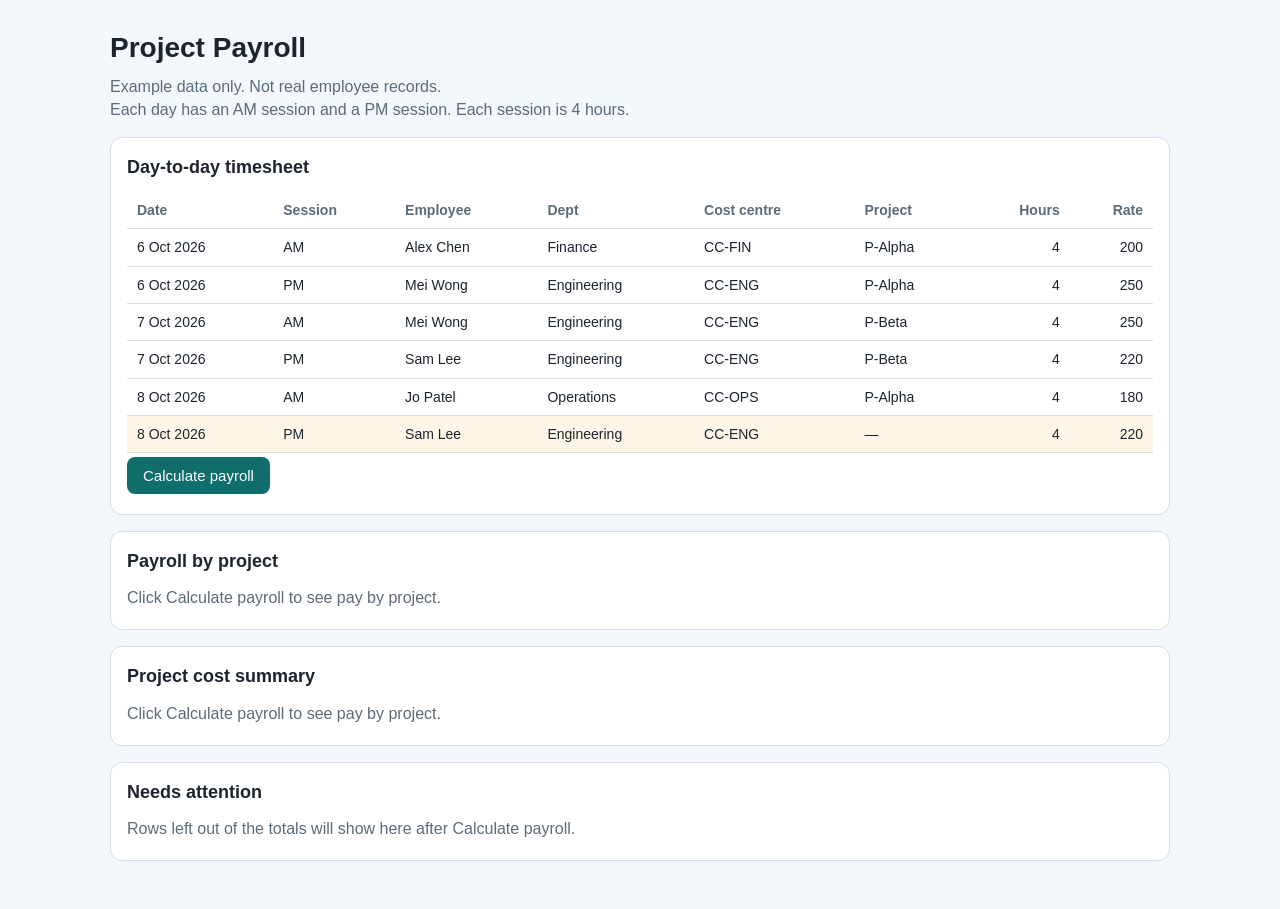
==== project-payroll.html @ abc126d3 "Add the day-to-day project payroll prototype for HR to calculate pay by project." ====
<!DOCTYPE html>
<html lang="en">
<head>
  <meta charset="UTF-8">
  <meta name="viewport" content="width=device-width, initial-scale=1">
  <title>Project Payroll</title>
  <style>
    :root {
      --ink: #1c2430;
      --muted: #5c6b7a;
      --line: #d7dee7;
      --paper: #f4f7fb;
      --card: #ffffff;
      --accent: #0f6e6b;
      --accent-dark: #0b5552;
      --warn-bg: #fff6e8;
      --warn-ink: #8a4b08;
      --ok-bg: #e7f6f2;
      --ok-ink: #0b5552;
    }
    * { box-sizing: border-box; }
    body {
      margin: 0;
      font-family: "Segoe UI", Calibri, sans-serif;
      color: var(--ink);
      background: var(--paper);
      line-height: 1.45;
    }
    main {
      max-width: 1100px;
      margin: 0 auto;
      padding: 28px 20px 48px;
    }
    header h1 {
      margin: 0 0 6px;
      font-size: 28px;
    }
    .notice, .rule {
      margin: 0;
      color: var(--muted);
    }
    section {
      background: var(--card);
      border: 1px solid var(--line);
      border-radius: 12px;
      padding: 16px 16px 8px;
      margin-top: 16px;
    }
    h2 {
      margin: 0 0 12px;
      font-size: 18px;
    }
    table {
      width: 100%;
      border-collapse: collapse;
      font-size: 14px;
    }
    th, td {
      text-align: left;
      padding: 8px 10px;
      border-bottom: 1px solid var(--line);
      vertical-align: top;
    }
    th { color: var(--muted); font-weight: 600; }
    td.num, th.num { text-align: right; }
    tr.flagged td { background: var(--warn-bg); }
    button {
      margin: 4px 0 12px;
      background: var(--accent);
      color: #fff;
      border: 0;
      border-radius: 8px;
      padding: 10px 16px;
      font-size: 15px;
      cursor: pointer;
    }
    button:hover { background: var(--accent-dark); }
    button:disabled { background: #9aa8b2; cursor: default; }
    .waiting, .success, .flag-note {
      margin: 0 0 12px;
    }
    .waiting { color: var(--muted); }
    .success {
      background: var(--ok-bg);
      color: var(--ok-ink);
      padding: 10px 12px;
      border-radius: 8px;
    }
    .flag-note {
      background: var(--warn-bg);
      color: var(--warn-ink);
      padding: 10px 12px;
      border-radius: 8px;
    }
    .hidden { display: none; }
  </style>
</head>
<body>
  <main>
    <header>
      <h1>Project Payroll</h1>
      <p class="notice">Example data only. Not real employee records.</p>
      <p class="rule">Each day has an AM session and a PM session. Each session is 4 hours.</p>
    </header>

    <section>
      <h2>Day-to-day timesheet</h2>
      <table>
        <thead>
          <tr>
            <th>Date</th>
            <th>Session</th>
            <th>Employee</th>
            <th>Dept</th>
            <th>Cost centre</th>
            <th>Project</th>
            <th class="num">Hours</th>
            <th class="num">Rate</th>
          </tr>
        </thead>
        <tbody id="timesheet"></tbody>
      </table>
      <button id="calculate" type="button">Calculate payroll</button>
    </section>

    <section>
      <h2>Payroll by project</h2>
      <p id="payroll-waiting" class="waiting">Click Calculate payroll to see pay by project.</p>
      <p id="success" class="success hidden"></p>
      <table id="payroll-table" class="hidden">
        <thead>
          <tr>
            <th>Date</th>
            <th>Session</th>
            <th>Employee</th>
            <th>Project</th>
            <th class="num">Hours</th>
            <th class="num">Pay</th>
          </tr>
        </thead>
        <tbody id="payroll"></tbody>
      </table>
    </section>

    <section>
      <h2>Project cost summary</h2>
      <p id="summary-waiting" class="waiting">Click Calculate payroll to see pay by project.</p>
      <table id="summary-table" class="hidden">
        <thead>
          <tr>
            <th>Project</th>
            <th class="num">Sessions</th>
            <th class="num">Total hours</th>
            <th class="num">Total pay</th>
          </tr>
        </thead>
        <tbody id="summary"></tbody>
      </table>
    </section>

    <section>
      <h2>Needs attention</h2>
      <p id="flag-waiting" class="waiting">Rows left out of the totals will show here after Calculate payroll.</p>
      <div id="flags"></div>
    </section>
  </main>

  <script>
    var employees = [
      { id: "E001", name: "Alex Chen", department: "Finance", costCentre: "CC-FIN", hourlyRate: 200 },
      { id: "E002", name: "Mei Wong", department: "Engineering", costCentre: "CC-ENG", hourlyRate: 250 },
      { id: "E003", name: "Sam Lee", department: "Engineering", costCentre: "CC-ENG", hourlyRate: 220 },
      { id: "E004", name: "Jo Patel", department: "Operations", costCentre: "CC-OPS", hourlyRate: 180 }
    ];

    var timesheet = [
      { row: 1, date: "6 Oct 2026", session: "AM", employeeId: "E001", projectCode: "P-Alpha" },
      { row: 2, date: "6 Oct 2026", session: "PM", employeeId: "E002", projectCode: "P-Alpha" },
      { row: 3, date: "7 Oct 2026", session: "AM", employeeId: "E002", projectCode: "P-Beta" },
      { row: 4, date: "7 Oct 2026", session: "PM", employeeId: "E003", projectCode: "P-Beta" },
      { row: 5, date: "8 Oct 2026", session: "AM", employeeId: "E004", projectCode: "P-Alpha" },
      { row: 6, date: "8 Oct 2026", session: "PM", employeeId: "E003", projectCode: "" }
    ];

    var SESSION_HOURS = 4;

    function employeeById(id) {
      for (var i = 0; i < employees.length; i++) {
        if (employees[i].id === id) return employees[i];
      }
      return null;
    }

    function money(amount) {
      return amount.toLocaleString("en-GB");
    }

    function renderTimesheet() {
      var body = document.getElementById("timesheet");
      timesheet.forEach(function (row) {
        var person = employeeById(row.employeeId);
        var tr = document.createElement("tr");
        if (!row.projectCode) tr.className = "flagged";
        tr.innerHTML =
          "<td>" + row.date + "</td>" +
          "<td>" + row.session + "</td>" +
          "<td>" + person.name + "</td>" +
          "<td>" + person.department + "</td>" +
          "<td>" + person.costCentre + "</td>" +
          "<td>" + (row.projectCode || "—") + "</td>" +
          "<td class=\"num\">" + SESSION_HOURS + "</td>" +
          "<td class=\"num\">" + money(person.hourlyRate) + "</td>";
        body.appendChild(tr);
      });
    }

    function calculate() {
      var payrollBody = document.getElementById("payroll");
      var summaryBody = document.getElementById("summary");
      var flags = document.getElementById("flags");
      payrollBody.innerHTML = "";
      summaryBody.innerHTML = "";
      flags.innerHTML = "";

      var projects = {};
      var projectOrder = [];

      timesheet.forEach(function (row) {
        var person = employeeById(row.employeeId);
        if (!row.projectCode) {
          var note = document.createElement("p");
          note.className = "flag-note";
          note.textContent = row.date + " " + row.session + ", " + person.name +
            ": add a project code. These " + SESSION_HOURS + " hours are not in the totals.";
          flags.appendChild(note);
          return;
        }

        var pay = SESSION_HOURS * person.hourlyRate;
        var tr = document.createElement("tr");
        tr.innerHTML =
          "<td>" + row.date + "</td>" +
          "<td>" + row.session + "</td>" +
          "<td>" + person.name + "</td>" +
          "<td>" + row.projectCode + "</td>" +
          "<td class=\"num\">" + SESSION_HOURS + "</td>" +
          "<td class=\"num\">" + money(pay) + "</td>";
        payrollBody.appendChild(tr);

        if (!projects[row.projectCode]) {
          projects[row.projectCode] = { sessions: 0, hours: 0, pay: 0 };
          projectOrder.push(row.projectCode);
        }
        projects[row.projectCode].sessions += 1;
        projects[row.projectCode].hours += SESSION_HOURS;
        projects[row.projectCode].pay += pay;
      });

      projectOrder.forEach(function (code) {
        var item = projects[code];
        var tr = document.createElement("tr");
        tr.innerHTML =
          "<td>" + code + "</td>" +
          "<td class=\"num\">" + item.sessions + "</td>" +
          "<td class=\"num\">" + item.hours + "</td>" +
          "<td class=\"num\">" + money(item.pay) + "</td>";
        summaryBody.appendChild(tr);
      });

      document.getElementById("payroll-waiting").classList.add("hidden");
      document.getElementById("summary-waiting").classList.add("hidden");
      document.getElementById("flag-waiting").classList.add("hidden");
      document.getElementById("payroll-table").classList.remove("hidden");
      document.getElementById("summary-table").classList.remove("hidden");

      var success = document.getElementById("success");
      success.textContent = "Payroll calculated for " + projectOrder.length + " projects.";
      success.classList.remove("hidden");
      document.getElementById("calculate").disabled = true;
    }

    renderTimesheet();
    document.getElementById("calculate").addEventListener("click", calculate);
  </script>
</body>
</html>
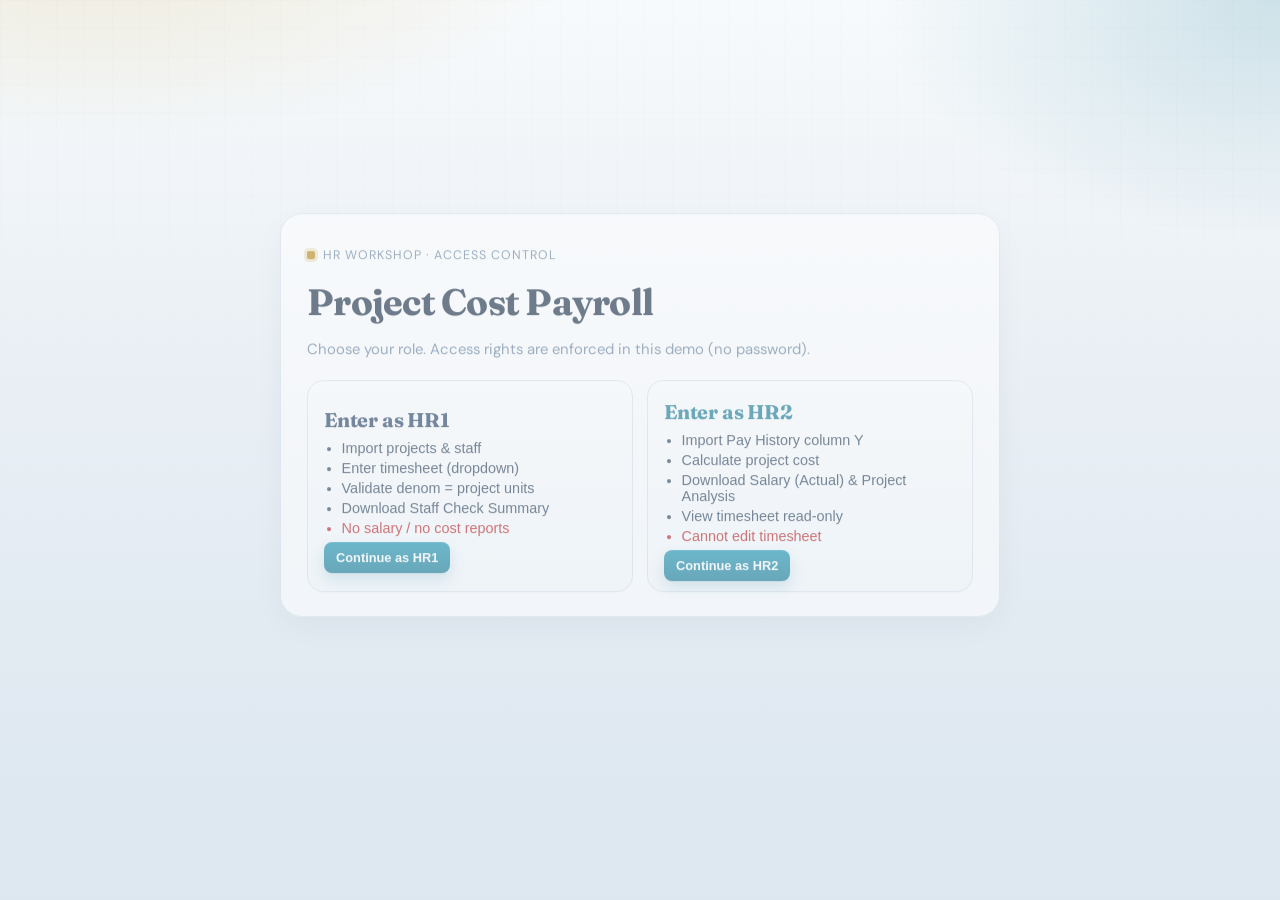
==== commit 1fe8d304: "Add HR1/HR2 project cost payroll HTML prototype. Replace the early single-file demo with a role-gate" ====
--- a/project-payroll.html
+++ b/project-payroll.html
@@ -1,286 +1,11 @@
-<!DOCTYPE html>
-<html lang="en">
-<head>
-  <meta charset="UTF-8">
-  <meta name="viewport" content="width=device-width, initial-scale=1">
-  <title>Project Payroll</title>
-  <style>
-    :root {
-      --ink: #1c2430;
-      --muted: #5c6b7a;
-      --line: #d7dee7;
-      --paper: #f4f7fb;
-      --card: #ffffff;
-      --accent: #0f6e6b;
-      --accent-dark: #0b5552;
-      --warn-bg: #fff6e8;
-      --warn-ink: #8a4b08;
-      --ok-bg: #e7f6f2;
-      --ok-ink: #0b5552;
-    }
-    * { box-sizing: border-box; }
-    body {
-      margin: 0;
-      font-family: "Segoe UI", Calibri, sans-serif;
-      color: var(--ink);
-      background: var(--paper);
-      line-height: 1.45;
-    }
-    main {
-      max-width: 1100px;
-      margin: 0 auto;
-      padding: 28px 20px 48px;
-    }
-    header h1 {
-      margin: 0 0 6px;
-      font-size: 28px;
-    }
-    .notice, .rule {
-      margin: 0;
-      color: var(--muted);
-    }
-    section {
-      background: var(--card);
-      border: 1px solid var(--line);
-      border-radius: 12px;
-      padding: 16px 16px 8px;
-      margin-top: 16px;
-    }
-    h2 {
-      margin: 0 0 12px;
-      font-size: 18px;
-    }
-    table {
-      width: 100%;
-      border-collapse: collapse;
-      font-size: 14px;
-    }
-    th, td {
-      text-align: left;
-      padding: 8px 10px;
-      border-bottom: 1px solid var(--line);
-      vertical-align: top;
-    }
-    th { color: var(--muted); font-weight: 600; }
-    td.num, th.num { text-align: right; }
-    tr.flagged td { background: var(--warn-bg); }
-    button {
-      margin: 4px 0 12px;
-      background: var(--accent);
-      color: #fff;
-      border: 0;
-      border-radius: 8px;
-      padding: 10px 16px;
-      font-size: 15px;
-      cursor: pointer;
-    }
-    button:hover { background: var(--accent-dark); }
-    button:disabled { background: #9aa8b2; cursor: default; }
-    .waiting, .success, .flag-note {
-      margin: 0 0 12px;
-    }
-    .waiting { color: var(--muted); }
-    .success {
-      background: var(--ok-bg);
-      color: var(--ok-ink);
-      padding: 10px 12px;
-      border-radius: 8px;
-    }
-    .flag-note {
-      background: var(--warn-bg);
-      color: var(--warn-ink);
-      padding: 10px 12px;
-      border-radius: 8px;
-    }
-    .hidden { display: none; }
-  </style>
-</head>
-<body>
-  <main>
-    <header>
-      <h1>Project Payroll</h1>
-      <p class="notice">Example data only. Not real employee records.</p>
-      <p class="rule">Each day has an AM session and a PM session. Each session is 4 hours.</p>
-    </header>
-
-    <section>
-      <h2>Day-to-day timesheet</h2>
-      <table>
-        <thead>
-          <tr>
-            <th>Date</th>
-            <th>Session</th>
-            <th>Employee</th>
-            <th>Dept</th>
-            <th>Cost centre</th>
-            <th>Project</th>
-            <th class="num">Hours</th>
-            <th class="num">Rate</th>
-          </tr>
-        </thead>
-        <tbody id="timesheet"></tbody>
-      </table>
-      <button id="calculate" type="button">Calculate payroll</button>
-    </section>
-
-    <section>
-      <h2>Payroll by project</h2>
-      <p id="payroll-waiting" class="waiting">Click Calculate payroll to see pay by project.</p>
-      <p id="success" class="success hidden"></p>
-      <table id="payroll-table" class="hidden">
-        <thead>
-          <tr>
-            <th>Date</th>
-            <th>Session</th>
-            <th>Employee</th>
-            <th>Project</th>
-            <th class="num">Hours</th>
-            <th class="num">Pay</th>
-          </tr>
-        </thead>
-        <tbody id="payroll"></tbody>
-      </table>
-    </section>
-
-    <section>
-      <h2>Project cost summary</h2>
-      <p id="summary-waiting" class="waiting">Click Calculate payroll to see pay by project.</p>
-      <table id="summary-table" class="hidden">
-        <thead>
-          <tr>
-            <th>Project</th>
-            <th class="num">Sessions</th>
-            <th class="num">Total hours</th>
-            <th class="num">Total pay</th>
-          </tr>
-        </thead>
-        <tbody id="summary"></tbody>
-      </table>
-    </section>
-
-    <section>
-      <h2>Needs attention</h2>
-      <p id="flag-waiting" class="waiting">Rows left out of the totals will show here after Calculate payroll.</p>
-      <div id="flags"></div>
-    </section>
-  </main>
-
-  <script>
-    var employees = [
-      { id: "E001", name: "Alex Chen", department: "Finance", costCentre: "CC-FIN", hourlyRate: 200 },
-      { id: "E002", name: "Mei Wong", department: "Engineering", costCentre: "CC-ENG", hourlyRate: 250 },
-      { id: "E003", name: "Sam Lee", department: "Engineering", costCentre: "CC-ENG", hourlyRate: 220 },
-      { id: "E004", name: "Jo Patel", department: "Operations", costCentre: "CC-OPS", hourlyRate: 180 }
-    ];
-
-    var timesheet = [
-      { row: 1, date: "6 Oct 2026", session: "AM", employeeId: "E001", projectCode: "P-Alpha" },
-      { row: 2, date: "6 Oct 2026", session: "PM", employeeId: "E002", projectCode: "P-Alpha" },
-      { row: 3, date: "7 Oct 2026", session: "AM", employeeId: "E002", projectCode: "P-Beta" },
-      { row: 4, date: "7 Oct 2026", session: "PM", employeeId: "E003", projectCode: "P-Beta" },
-      { row: 5, date: "8 Oct 2026", session: "AM", employeeId: "E004", projectCode: "P-Alpha" },
-      { row: 6, date: "8 Oct 2026", session: "PM", employeeId: "E003", projectCode: "" }
-    ];
-
-    var SESSION_HOURS = 4;
-
-    function employeeById(id) {
-      for (var i = 0; i < employees.length; i++) {
-        if (employees[i].id === id) return employees[i];
-      }
-      return null;
-    }
-
-    function money(amount) {
-      return amount.toLocaleString("en-GB");
-    }
-
-    function renderTimesheet() {
-      var body = document.getElementById("timesheet");
-      timesheet.forEach(function (row) {
-        var person = employeeById(row.employeeId);
-        var tr = document.createElement("tr");
-        if (!row.projectCode) tr.className = "flagged";
-        tr.innerHTML =
-          "<td>" + row.date + "</td>" +
-          "<td>" + row.session + "</td>" +
-          "<td>" + person.name + "</td>" +
-          "<td>" + person.department + "</td>" +
-          "<td>" + person.costCentre + "</td>" +
-          "<td>" + (row.projectCode || "—") + "</td>" +
-          "<td class=\"num\">" + SESSION_HOURS + "</td>" +
-          "<td class=\"num\">" + money(person.hourlyRate) + "</td>";
-        body.appendChild(tr);
-      });
-    }
-
-    function calculate() {
-      var payrollBody = document.getElementById("payroll");
-      var summaryBody = document.getElementById("summary");
-      var flags = document.getElementById("flags");
-      payrollBody.innerHTML = "";
-      summaryBody.innerHTML = "";
-      flags.innerHTML = "";
-
-      var projects = {};
-      var projectOrder = [];
-
-      timesheet.forEach(function (row) {
-        var person = employeeById(row.employeeId);
-        if (!row.projectCode) {
-          var note = document.createElement("p");
-          note.className = "flag-note";
-          note.textContent = row.date + " " + row.session + ", " + person.name +
-            ": add a project code. These " + SESSION_HOURS + " hours are not in the totals.";
-          flags.appendChild(note);
-          return;
-        }
-
-        var pay = SESSION_HOURS * person.hourlyRate;
-        var tr = document.createElement("tr");
-        tr.innerHTML =
-          "<td>" + row.date + "</td>" +
-          "<td>" + row.session + "</td>" +
-          "<td>" + person.name + "</td>" +
-          "<td>" + row.projectCode + "</td>" +
-          "<td class=\"num\">" + SESSION_HOURS + "</td>" +
-          "<td class=\"num\">" + money(pay) + "</td>";
-        payrollBody.appendChild(tr);
-
-        if (!projects[row.projectCode]) {
-          projects[row.projectCode] = { sessions: 0, hours: 0, pay: 0 };
-          projectOrder.push(row.projectCode);
-        }
-        projects[row.projectCode].sessions += 1;
-        projects[row.projectCode].hours += SESSION_HOURS;
-        projects[row.projectCode].pay += pay;
-      });
-
-      projectOrder.forEach(function (code) {
-        var item = projects[code];
-        var tr = document.createElement("tr");
-        tr.innerHTML =
-          "<td>" + code + "</td>" +
-          "<td class=\"num\">" + item.sessions + "</td>" +
-          "<td class=\"num\">" + item.hours + "</td>" +
-          "<td class=\"num\">" + money(item.pay) + "</td>";
-        summaryBody.appendChild(tr);
-      });
-
-      document.getElementById("payroll-waiting").classList.add("hidden");
-      document.getElementById("summary-waiting").classList.add("hidden");
-      document.getElementById("flag-waiting").classList.add("hidden");
-      document.getElementById("payroll-table").classList.remove("hidden");
-      document.getElementById("summary-table").classList.remove("hidden");
-
-      var success = document.getElementById("success");
-      success.textContent = "Payroll calculated for " + projectOrder.length + " projects.";
-      success.classList.remove("hidden");
-      document.getElementById("calculate").disabled = true;
-    }
-
-    renderTimesheet();
-    document.getElementById("calculate").addEventListener("click", calculate);
-  </script>
-</body>
-</html>
+<!DOCTYPE html>
+<html lang="en">
+<head>
+  <meta charset="UTF-8" />
+  <meta http-equiv="refresh" content="0; url=project-cost-payroll/index.html" />
+  <title>Redirecting…</title>
+</head>
+<body>
+  <p>Moved to <a href="project-cost-payroll/index.html">project-cost-payroll/index.html</a>.</p>
+</body>
+</html>
